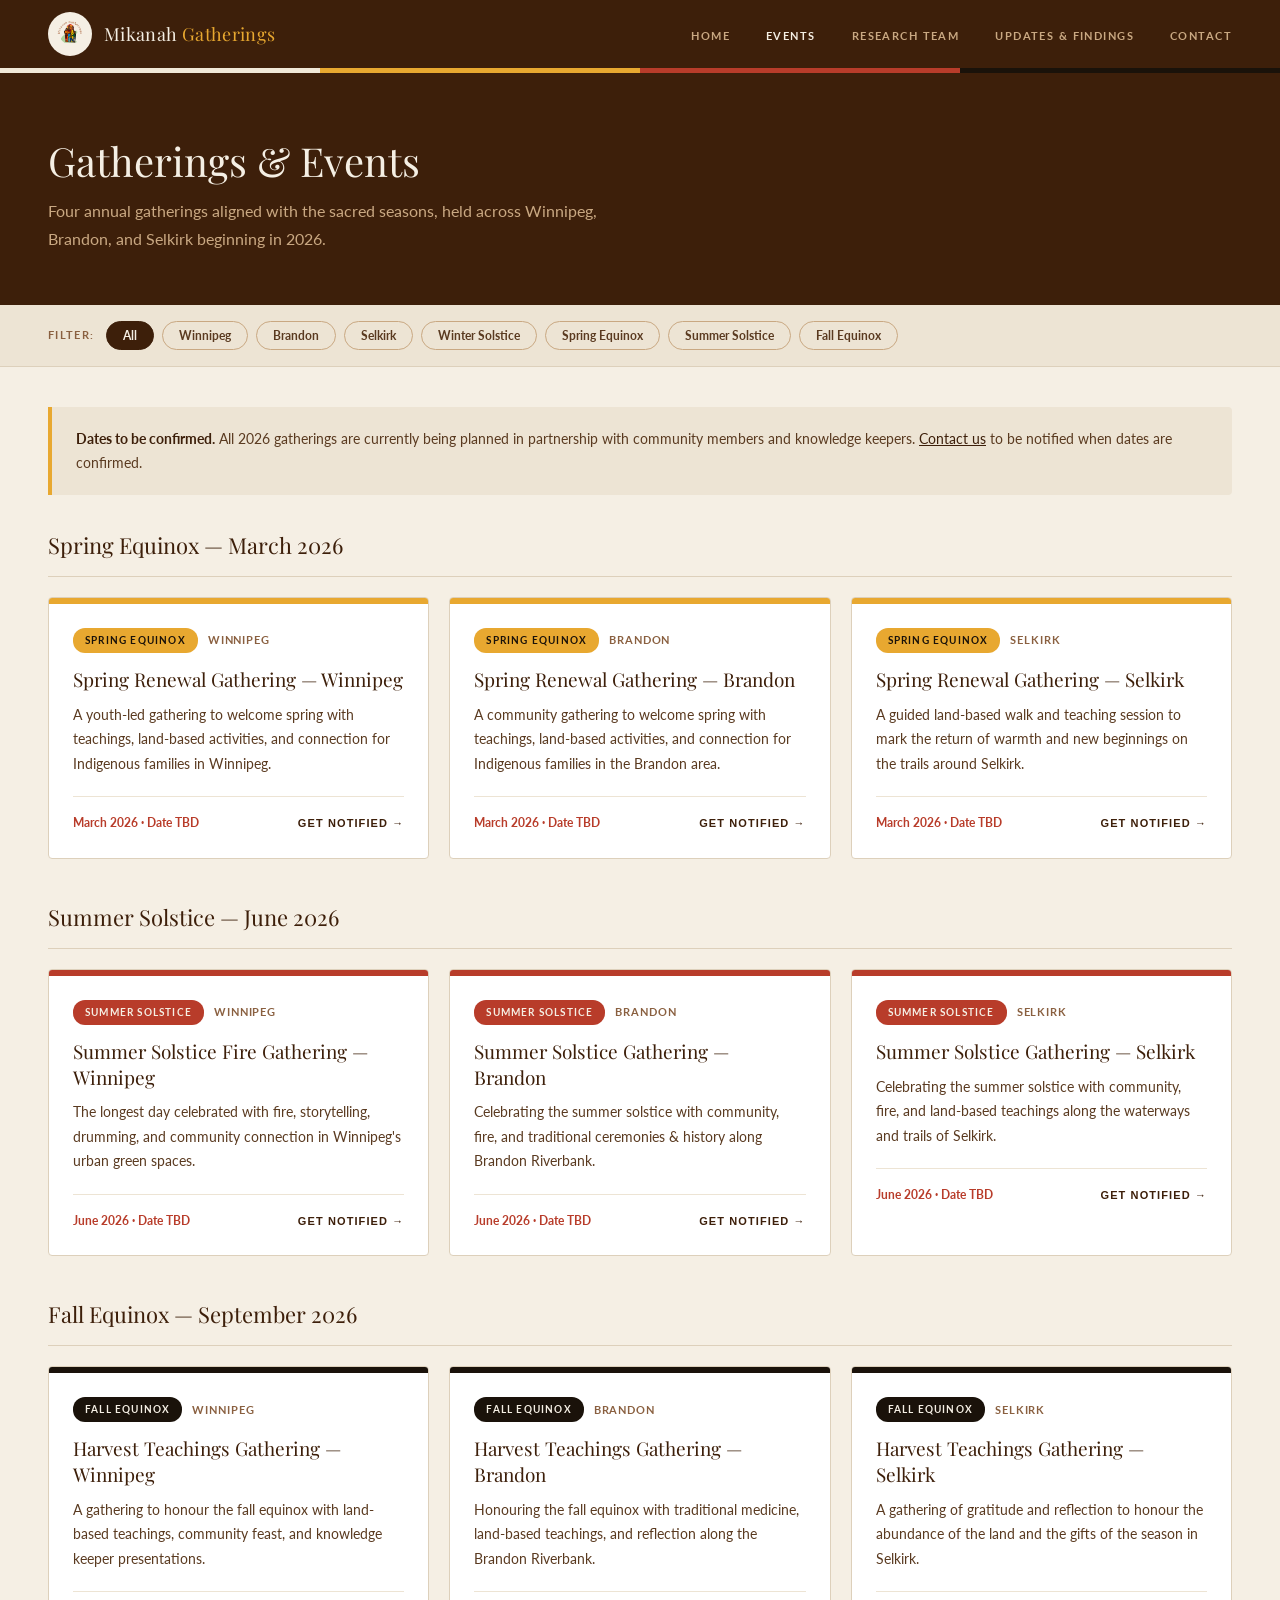
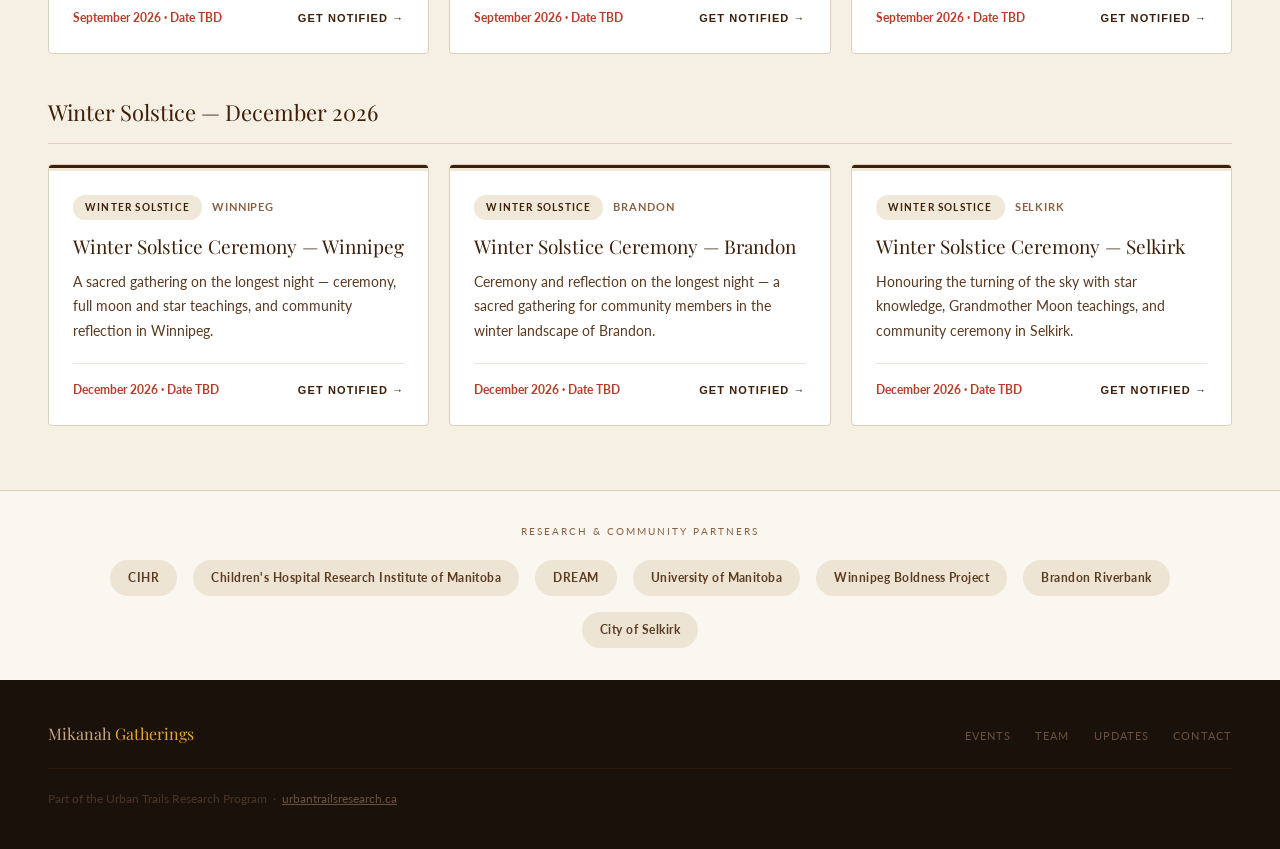
==== mikanah-site/events.html @ 417bfffb "Add files via upload" ====
<!DOCTYPE html>
<html lang="en">
<head>
  <meta charset="UTF-8">
  <meta name="viewport" content="width=device-width, initial-scale=1.0">
  <title>Events — Mikanah Gatherings</title>
  <meta name="description" content="Upcoming Mikanah Gatherings events in Winnipeg, Brandon, and Selkirk.">
  <link rel="stylesheet" href="style.css">
  <style>
    .filter-bar { background: var(--cream-mid); padding: 16px 48px; display: flex; gap: 8px; align-items: center; flex-wrap: wrap; border-bottom: 1px solid var(--border); }
    .filter-label { font-size: 11px; letter-spacing: 0.12em; text-transform: uppercase; color: var(--text-muted); font-weight: 700; margin-right: 4px; }
    .filter-btn { padding: 6px 16px; border-radius: 20px; font-size: 12px; font-family: 'Lato', sans-serif; border: 1px solid var(--brown-light); background: transparent; color: var(--brown-mid); cursor: pointer; transition: all 0.2s; font-weight: 700; }
    .filter-btn:hover, .filter-btn.active { background: var(--brown-dark); color: var(--cream); border-color: var(--brown-dark); }
    .events-section { padding: 40px 48px 56px; background: var(--cream); }
    .events-section h2 { font-family: 'Playfair Display', serif; font-size: 22px; font-weight: 400; color: var(--brown-dark); margin-bottom: 20px; padding-bottom: 12px; border-bottom: 1px solid var(--border); margin-top: 40px; }
    .events-section h2:first-of-type { margin-top: 0; }
    .events-grid { display: grid; grid-template-columns: repeat(auto-fill, minmax(320px, 1fr)); gap: 20px; margin-bottom: 8px; }
    .event-card { background: #fff; border: 1px solid var(--border); border-radius: 4px; overflow: hidden; transition: box-shadow 0.2s, transform 0.2s; }
    .event-card:hover { transform: translateY(-2px); box-shadow: 0 8px 24px rgba(61,31,10,0.10); }
    .event-card-top { height: 6px; }
    .top-winter { background: var(--off-white); border-top: 3px solid var(--brown-dark); }
    .top-spring { background: var(--gold); }
    .top-summer { background: var(--red); }
    .top-fall   { background: var(--near-black); }
    .event-card-body { padding: 24px; }
    .event-meta { display: flex; gap: 10px; align-items: center; margin-bottom: 14px; flex-wrap: wrap; }
    .season-tag { font-size: 10px; letter-spacing: 0.12em; text-transform: uppercase; font-weight: 700; padding: 4px 12px; border-radius: 12px; }
    .tag-winter { background: var(--off-white); color: var(--brown-dark); }
    .tag-spring { background: var(--gold); color: var(--near-black); }
    .tag-summer { background: var(--red); color: var(--cream); }
    .tag-fall   { background: var(--near-black); color: var(--cream); }
    .event-city { font-size: 11px; color: var(--text-muted); letter-spacing: 0.08em; text-transform: uppercase; font-weight: 700; }
    .event-card h3 { font-family: 'Playfair Display', serif; font-size: 19px; font-weight: 400; color: var(--brown-dark); margin-bottom: 10px; line-height: 1.35; }
    .event-card p { font-size: 14px; line-height: 1.75; color: var(--text-body); margin-bottom: 20px; }
    .event-footer { display: flex; justify-content: space-between; align-items: center; padding-top: 16px; border-top: 1px solid var(--cream-mid); }
    .event-date { font-size: 12px; color: var(--red); font-weight: 700; }
    .event-link { font-size: 11px; letter-spacing: 0.1em; text-transform: uppercase; color: var(--brown-dark); text-decoration: none; font-weight: 700; cursor: pointer; background: none; border: none; }
    .event-link:hover { color: var(--red); }
    .info-box { background: var(--cream-mid); border-left: 4px solid var(--gold); padding: 20px 24px; border-radius: 0 4px 4px 0; margin-bottom: 32px; }
    .info-box p { font-size: 14px; color: var(--text-body); line-height: 1.7; }
    .info-box strong { color: var(--brown-dark); }
    .no-events { padding: 40px; text-align: center; color: var(--text-muted); font-style: italic; font-size: 15px; display: none; }
    .modal-overlay { display: none; position: fixed; inset: 0; background: rgba(26,18,10,0.7); z-index: 200; align-items: center; justify-content: center; padding: 20px; }
    .modal-overlay.open { display: flex; }
    .modal { background: var(--cream); border-radius: 6px; padding: 40px 36px; width: 100%; max-width: 440px; position: relative; }
    .modal-close { position: absolute; top: 14px; right: 18px; background: none; border: none; font-size: 22px; color: var(--text-muted); cursor: pointer; line-height: 1; }
    .modal-close:hover { color: var(--brown-dark); }
    .modal-season-tag { margin-bottom: 12px; }
    .modal h3 { font-family: 'Playfair Display', serif; font-size: 20px; font-weight: 400; color: var(--brown-dark); margin-bottom: 8px; line-height: 1.3; }
    .modal p { font-size: 14px; color: var(--text-body); margin-bottom: 20px; line-height: 1.6; }
    .modal .form-field { margin-bottom: 14px; }
    .modal .form-field label { display: block; font-size: 11px; letter-spacing: 0.12em; text-transform: uppercase; color: var(--text-muted); font-weight: 700; margin-bottom: 6px; }
    .modal .form-field input { width: 100%; padding: 10px 14px; border: 1px solid var(--border); border-radius: 3px; font-family: 'Lato', sans-serif; font-size: 14px; color: var(--brown-dark); background: #fff; }
    .modal .form-field input:focus { outline: none; border-color: var(--gold); }
    .modal-success { display: none; text-align: center; padding: 16px 0 8px; }
    .modal-success .check { font-size: 36px; margin-bottom: 12px; display: block; }
    .modal-success h3 { font-size: 20px; color: var(--brown-dark); margin-bottom: 8px; }
    .modal-success p { font-size: 14px; color: var(--text-body); margin: 0; }
    @media (max-width: 768px) { .filter-bar { padding: 14px 20px; } .events-section { padding: 32px 20px 48px; } .events-grid { grid-template-columns: 1fr; } }
  </style>
</head>
<body>
  <nav class="site-nav">
    <a href="index.html" class="nav-logo">
      <img src="images/logo.png" alt="Mikanah Gatherings logo">
      <span class="nav-logo-text">Mikanah <span>Gatherings</span></span>
    </a>
    <button class="nav-toggle" aria-label="Toggle menu" onclick="document.querySelector('.nav-links').classList.toggle('open')">
      <span></span><span></span><span></span>
    </button>
    <ul class="nav-links">
      <li><a href="index.html">Home</a></li>
      <li><a href="events.html" class="active">Events</a></li>
      <li><a href="team.html">Research Team</a></li>
      <li><a href="updates.html">Updates &amp; Findings</a></li>
      <li><a href="contact.html">Contact</a></li>
    </ul>
  </nav>
  <div class="sacred-strip"><span class="s-white"></span><span class="s-yellow"></span><span class="s-red"></span><span class="s-black"></span></div>

  <div class="page-hero">
    <h1>Gatherings &amp; Events</h1>
    <p>Four annual gatherings aligned with the sacred seasons, held across Winnipeg, Brandon, and Selkirk beginning in 2026.</p>
  </div>

  <div class="filter-bar">
    <span class="filter-label">Filter:</span>
    <button class="filter-btn active" onclick="filterEvents('all',this)">All</button>
    <button class="filter-btn" onclick="filterEvents('winnipeg',this)">Winnipeg</button>
    <button class="filter-btn" onclick="filterEvents('brandon',this)">Brandon</button>
    <button class="filter-btn" onclick="filterEvents('selkirk',this)">Selkirk</button>
    <button class="filter-btn" onclick="filterEvents('winter',this)">Winter Solstice</button>
    <button class="filter-btn" onclick="filterEvents('spring',this)">Spring Equinox</button>
    <button class="filter-btn" onclick="filterEvents('summer',this)">Summer Solstice</button>
    <button class="filter-btn" onclick="filterEvents('fall',this)">Fall Equinox</button>
  </div>

  <!-- Hidden forms for Netlify detection -->
  <form name="event-notify" data-netlify="true" hidden>
    <input type="text" name="name"><input type="email" name="email"><input type="text" name="event">
  </form>

  <section class="events-section">
    <div class="info-box">
      <p><strong>Dates to be confirmed.</strong> All 2026 gatherings are currently being planned in partnership with community members and knowledge keepers. <a href="contact.html" style="color:var(--brown-dark);">Contact us</a> to be notified when dates are confirmed.</p>
    </div>

    <h2>Spring Equinox — March 2026</h2>
    <div class="events-grid">
      <div class="event-card" data-city="winnipeg" data-season="spring"><div class="event-card-top top-spring"></div><div class="event-card-body"><div class="event-meta"><span class="season-tag tag-spring">Spring Equinox</span><span class="event-city">Winnipeg</span></div><h3>Spring Renewal Gathering — Winnipeg</h3><p>A youth-led gathering to welcome spring with teachings, land-based activities, and connection for Indigenous families in Winnipeg.</p><div class="event-footer"><span class="event-date">March 2026 · Date TBD</span><button class="event-link" onclick="openNotify('Spring Renewal Gathering — Winnipeg','tag-spring','Spring Equinox')">Get Notified →</button></div></div></div>
      <div class="event-card" data-city="brandon" data-season="spring"><div class="event-card-top top-spring"></div><div class="event-card-body"><div class="event-meta"><span class="season-tag tag-spring">Spring Equinox</span><span class="event-city">Brandon</span></div><h3>Spring Renewal Gathering — Brandon</h3><p>A community gathering to welcome spring with teachings, land-based activities, and connection for Indigenous families in the Brandon area.</p><div class="event-footer"><span class="event-date">March 2026 · Date TBD</span><button class="event-link" onclick="openNotify('Spring Renewal Gathering — Brandon','tag-spring','Spring Equinox')">Get Notified →</button></div></div></div>
      <div class="event-card" data-city="selkirk" data-season="spring"><div class="event-card-top top-spring"></div><div class="event-card-body"><div class="event-meta"><span class="season-tag tag-spring">Spring Equinox</span><span class="event-city">Selkirk</span></div><h3>Spring Renewal Gathering — Selkirk</h3><p>A guided land-based walk and teaching session to mark the return of warmth and new beginnings on the trails around Selkirk.</p><div class="event-footer"><span class="event-date">March 2026 · Date TBD</span><button class="event-link" onclick="openNotify('Spring Renewal Gathering — Selkirk','tag-spring','Spring Equinox')">Get Notified →</button></div></div></div>
    </div>

    <h2>Summer Solstice — June 2026</h2>
    <div class="events-grid">
      <div class="event-card" data-city="winnipeg" data-season="summer"><div class="event-card-top top-summer"></div><div class="event-card-body"><div class="event-meta"><span class="season-tag tag-summer">Summer Solstice</span><span class="event-city">Winnipeg</span></div><h3>Summer Solstice Fire Gathering — Winnipeg</h3><p>The longest day celebrated with fire, storytelling, drumming, and community connection in Winnipeg's urban green spaces.</p><div class="event-footer"><span class="event-date">June 2026 · Date TBD</span><button class="event-link" onclick="openNotify('Summer Solstice Fire Gathering — Winnipeg','tag-summer','Summer Solstice')">Get Notified →</button></div></div></div>
      <div class="event-card" data-city="brandon" data-season="summer"><div class="event-card-top top-summer"></div><div class="event-card-body"><div class="event-meta"><span class="season-tag tag-summer">Summer Solstice</span><span class="event-city">Brandon</span></div><h3>Summer Solstice Gathering — Brandon</h3><p>Celebrating the summer solstice with community, fire, and traditional ceremonies &amp; history along Brandon Riverbank.</p><div class="event-footer"><span class="event-date">June 2026 · Date TBD</span><button class="event-link" onclick="openNotify('Summer Solstice Gathering — Brandon','tag-summer','Summer Solstice')">Get Notified →</button></div></div></div>
      <div class="event-card" data-city="selkirk" data-season="summer"><div class="event-card-top top-summer"></div><div class="event-card-body"><div class="event-meta"><span class="season-tag tag-summer">Summer Solstice</span><span class="event-city">Selkirk</span></div><h3>Summer Solstice Gathering — Selkirk</h3><p>Celebrating the summer solstice with community, fire, and land-based teachings along the waterways and trails of Selkirk.</p><div class="event-footer"><span class="event-date">June 2026 · Date TBD</span><button class="event-link" onclick="openNotify('Summer Solstice Gathering — Selkirk','tag-summer','Summer Solstice')">Get Notified →</button></div></div></div>
    </div>

    <h2>Fall Equinox — September 2026</h2>
    <div class="events-grid">
      <div class="event-card" data-city="winnipeg" data-season="fall"><div class="event-card-top top-fall"></div><div class="event-card-body"><div class="event-meta"><span class="season-tag tag-fall">Fall Equinox</span><span class="event-city">Winnipeg</span></div><h3>Harvest Teachings Gathering — Winnipeg</h3><p>A gathering to honour the fall equinox with land-based teachings, community feast, and knowledge keeper presentations.</p><div class="event-footer"><span class="event-date">September 2026 · Date TBD</span><button class="event-link" onclick="openNotify('Harvest Teachings Gathering — Winnipeg','tag-fall','Fall Equinox')">Get Notified →</button></div></div></div>
      <div class="event-card" data-city="brandon" data-season="fall"><div class="event-card-top top-fall"></div><div class="event-card-body"><div class="event-meta"><span class="season-tag tag-fall">Fall Equinox</span><span class="event-city">Brandon</span></div><h3>Harvest Teachings Gathering — Brandon</h3><p>Honouring the fall equinox with traditional medicine, land-based teachings, and reflection along the Brandon Riverbank.</p><div class="event-footer"><span class="event-date">September 2026 · Date TBD</span><button class="event-link" onclick="openNotify('Harvest Teachings Gathering — Brandon','tag-fall','Fall Equinox')">Get Notified →</button></div></div></div>
      <div class="event-card" data-city="selkirk" data-season="fall"><div class="event-card-top top-fall"></div><div class="event-card-body"><div class="event-meta"><span class="season-tag tag-fall">Fall Equinox</span><span class="event-city">Selkirk</span></div><h3>Harvest Teachings Gathering — Selkirk</h3><p>A gathering of gratitude and reflection to honour the abundance of the land and the gifts of the season in Selkirk.</p><div class="event-footer"><span class="event-date">September 2026 · Date TBD</span><button class="event-link" onclick="openNotify('Harvest Teachings Gathering — Selkirk','tag-fall','Fall Equinox')">Get Notified →</button></div></div></div>
    </div>

    <h2>Winter Solstice — December 2026</h2>
    <div class="events-grid">
      <div class="event-card" data-city="winnipeg" data-season="winter"><div class="event-card-top top-winter"></div><div class="event-card-body"><div class="event-meta"><span class="season-tag tag-winter">Winter Solstice</span><span class="event-city">Winnipeg</span></div><h3>Winter Solstice Ceremony — Winnipeg</h3><p>A sacred gathering on the longest night — ceremony, full moon and star teachings, and community reflection in Winnipeg.</p><div class="event-footer"><span class="event-date">December 2026 · Date TBD</span><button class="event-link" onclick="openNotify('Winter Solstice Ceremony — Winnipeg','tag-winter','Winter Solstice')">Get Notified →</button></div></div></div>
      <div class="event-card" data-city="brandon" data-season="winter"><div class="event-card-top top-winter"></div><div class="event-card-body"><div class="event-meta"><span class="season-tag tag-winter">Winter Solstice</span><span class="event-city">Brandon</span></div><h3>Winter Solstice Ceremony — Brandon</h3><p>Ceremony and reflection on the longest night — a sacred gathering for community members in the winter landscape of Brandon.</p><div class="event-footer"><span class="event-date">December 2026 · Date TBD</span><button class="event-link" onclick="openNotify('Winter Solstice Ceremony — Brandon','tag-winter','Winter Solstice')">Get Notified →</button></div></div></div>
      <div class="event-card" data-city="selkirk" data-season="winter"><div class="event-card-top top-winter"></div><div class="event-card-body"><div class="event-meta"><span class="season-tag tag-winter">Winter Solstice</span><span class="event-city">Selkirk</span></div><h3>Winter Solstice Ceremony — Selkirk</h3><p>Honouring the turning of the sky with star knowledge, Grandmother Moon teachings, and community ceremony in Selkirk.</p><div class="event-footer"><span class="event-date">December 2026 · Date TBD</span><button class="event-link" onclick="openNotify('Winter Solstice Ceremony — Selkirk','tag-winter','Winter Solstice')">Get Notified →</button></div></div></div>
    </div>
    <div class="no-events" id="no-events">No events match this filter. <a href="#" onclick="resetFilter();return false;" style="color:var(--brown-dark);">View all events.</a></div>
  </section>

  <!-- NOTIFY MODAL -->
  <div class="modal-overlay" id="notify-modal" onclick="closeModalOnOverlay(event)">
    <div class="modal">
      <button class="modal-close" onclick="closeModal()">&times;</button>
      <div id="modal-form-content">
        <div class="modal-season-tag" id="modal-tag"></div>
        <h3 id="modal-title">Stay informed about this gathering</h3>
        <p>Leave your name and email and we'll notify you when the date is confirmed.</p>
        <form name="event-notify" method="POST" data-netlify="true" onsubmit="handleModalSubmit(event)">
          <input type="hidden" name="form-name" value="event-notify">
          <input type="hidden" name="event" id="modal-event-input">
          <div class="form-field"><label for="modal-name">Your Name</label><input type="text" id="modal-name" name="name" placeholder="Full name" required></div>
          <div class="form-field"><label for="modal-email">Email Address</label><input type="email" id="modal-email" name="email" placeholder="your@email.com" required></div>
          <button type="submit" class="btn-primary" style="width:100%;margin-top:8px;">Notify Me</button>
        </form>
      </div>
      <div class="modal-success" id="modal-success">
        <span class="check">✓</span>
        <h3>You're on the list!</h3>
        <p>We'll be in touch as soon as the date is confirmed.</p>
      </div>
    </div>
  </div>

  <div class="partners-bar">
    <p>Research &amp; Community Partners</p>
    <div class="partner-logos">
      <a href="https://cihr-irsc.gc.ca/e/193.html" target="_blank" class="partner-pill">CIHR</a>
      <a href="https://www.chrim.ca/" target="_blank" class="partner-pill">Children's Hospital Research Institute of Manitoba</a>
      <a href="https://www.dreamdiabetesresearch.com/" target="_blank" class="partner-pill">DREAM</a>
      <a href="https://umanitoba.ca/" target="_blank" class="partner-pill">University of Manitoba</a>
      <a href="https://www.winnipegboldness.ca/" target="_blank" class="partner-pill">Winnipeg Boldness Project</a>
      <a href="https://riverbank.mb.ca/" target="_blank" class="partner-pill">Brandon Riverbank</a>
      <a href="https://www.myselkirk.ca/" target="_blank" class="partner-pill">City of Selkirk</a>
    </div>
  </div>
  <footer class="site-footer">
    <div class="footer-logo">Mikanah <span>Gatherings</span></div>
    <ul class="footer-links"><li><a href="events.html">Events</a></li><li><a href="team.html">Team</a></li><li><a href="updates.html">Updates</a></li><li><a href="contact.html">Contact</a></li></ul>
    <div class="footer-note">Part of the Urban Trails Research Program &nbsp;·&nbsp; <a href="https://www.urbantrailsresearch.ca" style="color:#6a5040;">urbantrailsresearch.ca</a></div>
  </footer>

  <script>
    function filterEvents(filter,btn){document.querySelectorAll('.filter-btn').forEach(b=>b.classList.remove('active'));btn.classList.add('active');const cards=document.querySelectorAll('.event-card');let visible=0;cards.forEach(card=>{const show=filter==='all'||card.dataset.city===filter||card.dataset.season===filter;card.style.display=show?'block':'none';if(show)visible++;});document.getElementById('no-events').style.display=visible===0?'block':'none';}
    function resetFilter(){filterEvents('all',document.querySelector('.filter-btn'));}
    function openNotify(eventName,seasonClass,seasonLabel){document.getElementById('modal-event-input').value=eventName;document.getElementById('modal-title').textContent=eventName;document.getElementById('modal-tag').innerHTML='<span class="season-tag '+seasonClass+'">'+seasonLabel+'</span>';document.getElementById('modal-form-content').style.display='block';document.getElementById('modal-success').style.display='none';document.getElementById('modal-name').value='';document.getElementById('modal-email').value='';document.getElementById('notify-modal').classList.add('open');document.body.style.overflow='hidden';}
    function closeModal(){document.getElementById('notify-modal').classList.remove('open');document.body.style.overflow='';}
    function closeModalOnOverlay(e){if(e.target===document.getElementById('notify-modal'))closeModal();}
    function handleModalSubmit(e){e.preventDefault();const data=new FormData(e.target);fetch('/',{method:'POST',body:data}).then(()=>{document.getElementById('modal-form-content').style.display='none';document.getElementById('modal-success').style.display='block';setTimeout(closeModal,3000);}).catch(()=>{document.getElementById('modal-form-content').style.display='none';document.getElementById('modal-success').style.display='block';setTimeout(closeModal,3000);});}
    document.addEventListener('keydown',e=>{if(e.key==='Escape')closeModal();});
  </script>
</body>
</html>
---- mikanah-site/style.css ----
@import url('https://fonts.googleapis.com/css2?family=Playfair+Display:ital,wght@0,400;0,600;1,400&family=Lato:wght@300;400;700&display=swap');

*, *::before, *::after { box-sizing: border-box; margin: 0; padding: 0; }

:root {
  --brown-dark:   #3d1f0a;
  --brown-mid:    #5a3a20;
  --brown-light:  #c9a882;
  --cream:        #f5efe4;
  --cream-mid:    #ede4d4;
  --cream-light:  #faf6f0;
  --gold:         #e8a830;
  --red:          #b83c2a;
  --off-white:    #f0e8d8;
  --near-black:   #1a120a;
  --border:       #ddd0bb;
  --text-muted:   #8a6040;
  --text-body:    #5a3a20;
}

html { scroll-behavior: smooth; }
body { font-family: 'Lato', sans-serif; background: var(--cream); color: var(--brown-dark); line-height: 1.7; font-size: 16px; }

.sacred-strip { display: flex; height: 5px; width: 100%; }
.sacred-strip span { flex: 1; }
.s-white  { background: var(--off-white); }
.s-yellow { background: var(--gold); }
.s-red    { background: var(--red); }
.s-black  { background: var(--near-black); }

.site-nav { background: var(--brown-dark); display: flex; align-items: center; justify-content: space-between; padding: 0 48px; height: 68px; position: sticky; top: 0; z-index: 100; }
.nav-logo { display: flex; align-items: center; gap: 12px; text-decoration: none; }
.nav-logo img { height: 44px; width: 44px; object-fit: contain; border-radius: 50%; background: var(--cream); padding: 2px; }
.nav-logo-text { font-family: 'Playfair Display', serif; font-size: 18px; color: var(--cream); letter-spacing: 0.02em; }
.nav-logo-text span { color: var(--gold); }
.nav-links { display: flex; gap: 36px; list-style: none; }
.nav-links a { font-size: 11px; letter-spacing: 0.13em; text-transform: uppercase; color: var(--brown-light); text-decoration: none; transition: color 0.2s; font-weight: 700; }
.nav-links a:hover, .nav-links a.active { color: var(--cream); }
.nav-toggle { display: none; background: none; border: none; cursor: pointer; flex-direction: column; gap: 5px; padding: 4px; }
.nav-toggle span { display: block; width: 24px; height: 2px; background: var(--cream); border-radius: 2px; }

.site-footer { background: var(--near-black); padding: 40px 48px; display: flex; justify-content: space-between; align-items: center; flex-wrap: wrap; gap: 16px; }
.footer-logo { font-family: 'Playfair Display', serif; font-size: 16px; color: var(--brown-light); }
.footer-logo span { color: var(--gold); }
.footer-links { display: flex; gap: 24px; list-style: none; }
.footer-links a { font-size: 11px; letter-spacing: 0.1em; text-transform: uppercase; color: #6a5040; text-decoration: none; }
.footer-links a:hover { color: var(--brown-light); }
.footer-note { font-size: 12px; color: #4a3428; width: 100%; padding-top: 20px; border-top: 1px solid #2a1a10; margin-top: 4px; }

.btn-primary { display: inline-block; background: var(--gold); color: var(--near-black); font-family: 'Lato', sans-serif; font-size: 11px; letter-spacing: 0.14em; text-transform: uppercase; font-weight: 700; padding: 14px 32px; border-radius: 2px; text-decoration: none; border: none; cursor: pointer; transition: background 0.2s, transform 0.1s; }
.btn-primary:hover { background: #d49920; transform: translateY(-1px); }
.btn-outline { display: inline-block; background: transparent; color: var(--cream); font-family: 'Lato', sans-serif; font-size: 11px; letter-spacing: 0.14em; text-transform: uppercase; font-weight: 700; padding: 13px 32px; border-radius: 2px; border: 1px solid rgba(245,239,228,0.4); text-decoration: none; cursor: pointer; transition: border-color 0.2s, background 0.2s; }
.btn-outline:hover { border-color: var(--cream); background: rgba(245,239,228,0.08); }

.section-label { font-size: 10px; letter-spacing: 0.22em; text-transform: uppercase; color: var(--red); margin-bottom: 12px; font-weight: 700; }

.page-hero { background: var(--brown-dark); padding: 64px 48px 52px; }
.page-hero h1 { font-family: 'Playfair Display', serif; font-size: 40px; font-weight: 400; color: var(--cream); margin-bottom: 12px; line-height: 1.2; }
.page-hero p { font-size: 16px; color: var(--brown-light); max-width: 580px; line-height: 1.75; }

.partners-bar { background: var(--cream-light); padding: 32px 48px; border-top: 1px solid var(--border); }
.partners-bar p { font-size: 10px; letter-spacing: 0.2em; text-transform: uppercase; color: var(--text-muted); text-align: center; margin-bottom: 20px; }
.partner-logos { display: flex; justify-content: center; gap: 16px; flex-wrap: wrap; align-items: center; }
.partner-pill { background: var(--cream-mid); padding: 8px 18px; border-radius: 20px; font-size: 12px; font-weight: 700; color: var(--brown-mid); letter-spacing: 0.04em; text-decoration: none; transition: background 0.2s, color 0.2s; }
a.partner-pill:hover { background: var(--brown-dark); color: var(--cream); }

@media (max-width: 768px) {
  .site-nav { padding: 0 20px; }
  .nav-links { display: none; flex-direction: column; position: absolute; top: 68px; left: 0; right: 0; background: var(--brown-dark); padding: 20px; gap: 0; }
  .nav-links.open { display: flex; }
  .nav-links li { border-bottom: 1px solid rgba(255,255,255,0.06); }
  .nav-links a { display: block; padding: 14px 0; }
  .nav-toggle { display: flex; }
  .page-hero { padding: 48px 20px 40px; }
  .page-hero h1 { font-size: 30px; }
  .site-footer { padding: 32px 20px; flex-direction: column; align-items: flex-start; }
  .partners-bar { padding: 32px 20px; }
}
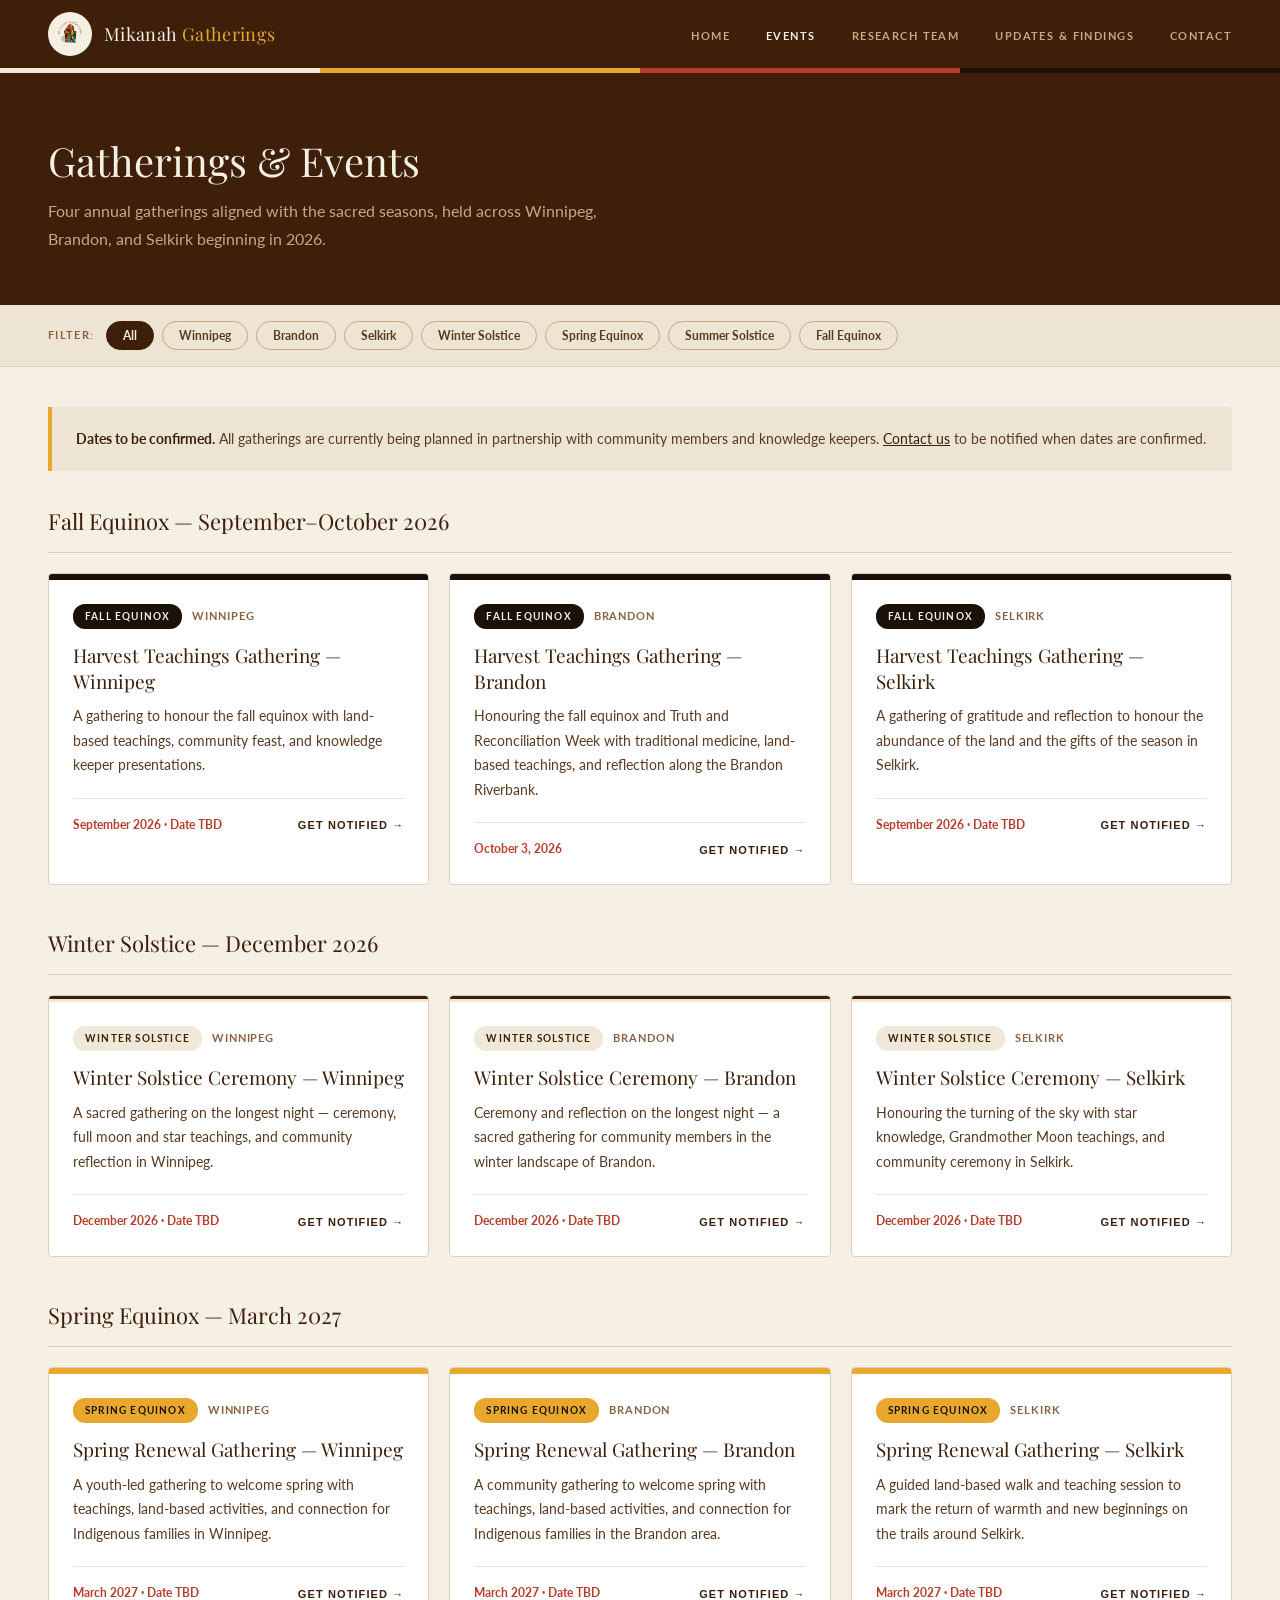
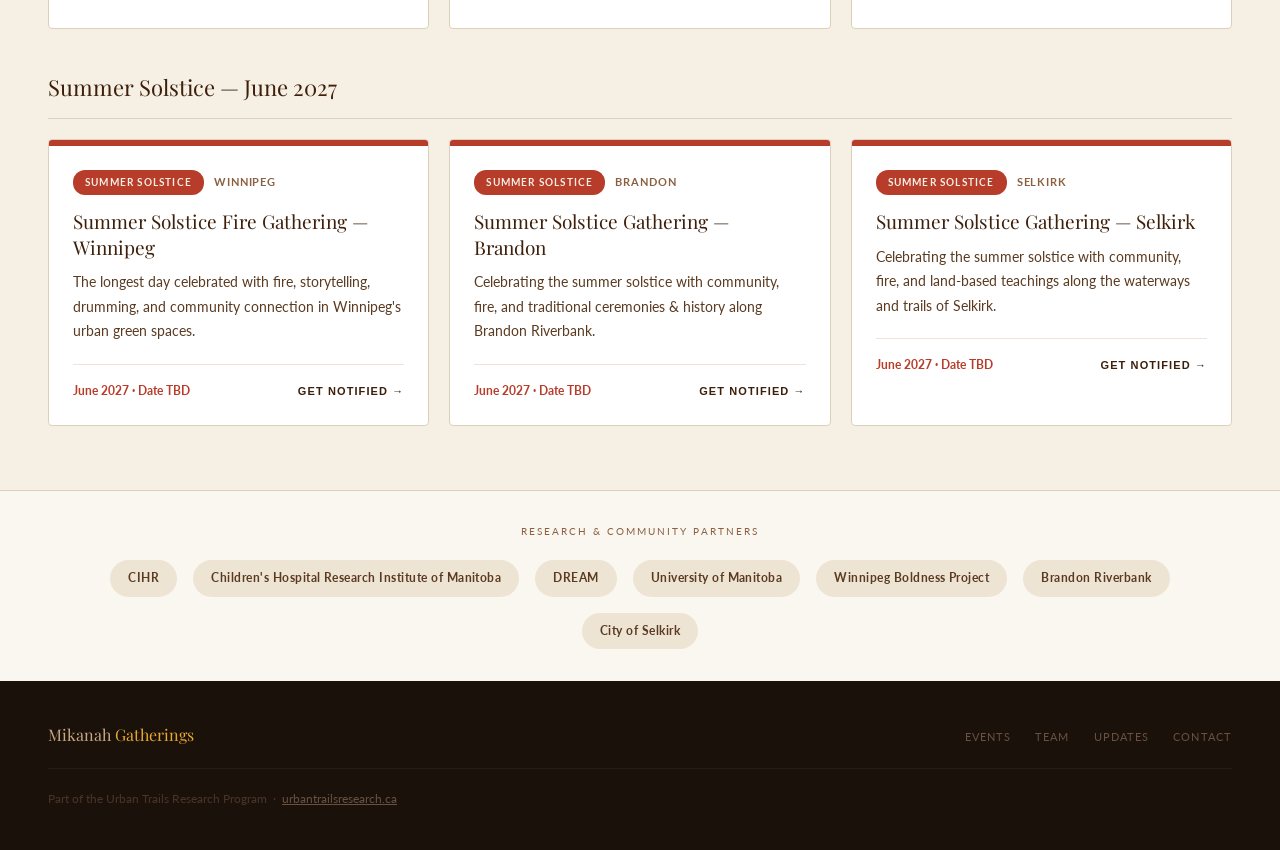
==== commit 1174547e: "Rotate events.html: drop passed Spring/Summer 2026, roll to 2027 Spring and Summer 2026 gatherings h" ====
--- a/mikanah-site/events.html
+++ b/mikanah-site/events.html
@@ -102,27 +102,13 @@
 
   <section class="events-section">
     <div class="info-box">
-      <p><strong>Dates to be confirmed.</strong> All 2026 gatherings are currently being planned in partnership with community members and knowledge keepers. <a href="contact.html" style="color:var(--brown-dark);">Contact us</a> to be notified when dates are confirmed.</p>
+      <p><strong>Dates to be confirmed.</strong> All gatherings are currently being planned in partnership with community members and knowledge keepers. <a href="contact.html" style="color:var(--brown-dark);">Contact us</a> to be notified when dates are confirmed.</p>
     </div>
 
-    <h2>Spring Equinox — March 2026</h2>
-    <div class="events-grid">
-      <div class="event-card" data-city="winnipeg" data-season="spring"><div class="event-card-top top-spring"></div><div class="event-card-body"><div class="event-meta"><span class="season-tag tag-spring">Spring Equinox</span><span class="event-city">Winnipeg</span></div><h3>Spring Renewal Gathering — Winnipeg</h3><p>A youth-led gathering to welcome spring with teachings, land-based activities, and connection for Indigenous families in Winnipeg.</p><div class="event-footer"><span class="event-date">March 2026 · Date TBD</span><button class="event-link" onclick="openNotify('Spring Renewal Gathering — Winnipeg','tag-spring','Spring Equinox')">Get Notified →</button></div></div></div>
-      <div class="event-card" data-city="brandon" data-season="spring"><div class="event-card-top top-spring"></div><div class="event-card-body"><div class="event-meta"><span class="season-tag tag-spring">Spring Equinox</span><span class="event-city">Brandon</span></div><h3>Spring Renewal Gathering — Brandon</h3><p>A community gathering to welcome spring with teachings, land-based activities, and connection for Indigenous families in the Brandon area.</p><div class="event-footer"><span class="event-date">March 2026 · Date TBD</span><button class="event-link" onclick="openNotify('Spring Renewal Gathering — Brandon','tag-spring','Spring Equinox')">Get Notified →</button></div></div></div>
-      <div class="event-card" data-city="selkirk" data-season="spring"><div class="event-card-top top-spring"></div><div class="event-card-body"><div class="event-meta"><span class="season-tag tag-spring">Spring Equinox</span><span class="event-city">Selkirk</span></div><h3>Spring Renewal Gathering — Selkirk</h3><p>A guided land-based walk and teaching session to mark the return of warmth and new beginnings on the trails around Selkirk.</p><div class="event-footer"><span class="event-date">March 2026 · Date TBD</span><button class="event-link" onclick="openNotify('Spring Renewal Gathering — Selkirk','tag-spring','Spring Equinox')">Get Notified →</button></div></div></div>
-    </div>
-
-    <h2>Summer Solstice — June 2026</h2>
-    <div class="events-grid">
-      <div class="event-card" data-city="winnipeg" data-season="summer"><div class="event-card-top top-summer"></div><div class="event-card-body"><div class="event-meta"><span class="season-tag tag-summer">Summer Solstice</span><span class="event-city">Winnipeg</span></div><h3>Summer Solstice Fire Gathering — Winnipeg</h3><p>The longest day celebrated with fire, storytelling, drumming, and community connection in Winnipeg's urban green spaces.</p><div class="event-footer"><span class="event-date">June 2026 · Date TBD</span><button class="event-link" onclick="openNotify('Summer Solstice Fire Gathering — Winnipeg','tag-summer','Summer Solstice')">Get Notified →</button></div></div></div>
-      <div class="event-card" data-city="brandon" data-season="summer"><div class="event-card-top top-summer"></div><div class="event-card-body"><div class="event-meta"><span class="season-tag tag-summer">Summer Solstice</span><span class="event-city">Brandon</span></div><h3>Summer Solstice Gathering — Brandon</h3><p>Celebrating the summer solstice with community, fire, and traditional ceremonies &amp; history along Brandon Riverbank.</p><div class="event-footer"><span class="event-date">June 2026 · Date TBD</span><button class="event-link" onclick="openNotify('Summer Solstice Gathering — Brandon','tag-summer','Summer Solstice')">Get Notified →</button></div></div></div>
-      <div class="event-card" data-city="selkirk" data-season="summer"><div class="event-card-top top-summer"></div><div class="event-card-body"><div class="event-meta"><span class="season-tag tag-summer">Summer Solstice</span><span class="event-city">Selkirk</span></div><h3>Summer Solstice Gathering — Selkirk</h3><p>Celebrating the summer solstice with community, fire, and land-based teachings along the waterways and trails of Selkirk.</p><div class="event-footer"><span class="event-date">June 2026 · Date TBD</span><button class="event-link" onclick="openNotify('Summer Solstice Gathering — Selkirk','tag-summer','Summer Solstice')">Get Notified →</button></div></div></div>
-    </div>
-
-    <h2>Fall Equinox — September 2026</h2>
+    <h2>Fall Equinox — September–October 2026</h2>
     <div class="events-grid">
       <div class="event-card" data-city="winnipeg" data-season="fall"><div class="event-card-top top-fall"></div><div class="event-card-body"><div class="event-meta"><span class="season-tag tag-fall">Fall Equinox</span><span class="event-city">Winnipeg</span></div><h3>Harvest Teachings Gathering — Winnipeg</h3><p>A gathering to honour the fall equinox with land-based teachings, community feast, and knowledge keeper presentations.</p><div class="event-footer"><span class="event-date">September 2026 · Date TBD</span><button class="event-link" onclick="openNotify('Harvest Teachings Gathering — Winnipeg','tag-fall','Fall Equinox')">Get Notified →</button></div></div></div>
-      <div class="event-card" data-city="brandon" data-season="fall"><div class="event-card-top top-fall"></div><div class="event-card-body"><div class="event-meta"><span class="season-tag tag-fall">Fall Equinox</span><span class="event-city">Brandon</span></div><h3>Harvest Teachings Gathering — Brandon</h3><p>Honouring the fall equinox with traditional medicine, land-based teachings, and reflection along the Brandon Riverbank.</p><div class="event-footer"><span class="event-date">September 2026 · Date TBD</span><button class="event-link" onclick="openNotify('Harvest Teachings Gathering — Brandon','tag-fall','Fall Equinox')">Get Notified →</button></div></div></div>
+      <div class="event-card" data-city="brandon" data-season="fall"><div class="event-card-top top-fall"></div><div class="event-card-body"><div class="event-meta"><span class="season-tag tag-fall">Fall Equinox</span><span class="event-city">Brandon</span></div><h3>Harvest Teachings Gathering — Brandon</h3><p>Honouring the fall equinox and Truth and Reconciliation Week with traditional medicine, land-based teachings, and reflection along the Brandon Riverbank.</p><div class="event-footer"><span class="event-date">October 3, 2026</span><button class="event-link" onclick="openNotify('Harvest Teachings Gathering — Brandon','tag-fall','Fall Equinox')">Get Notified →</button></div></div></div>
       <div class="event-card" data-city="selkirk" data-season="fall"><div class="event-card-top top-fall"></div><div class="event-card-body"><div class="event-meta"><span class="season-tag tag-fall">Fall Equinox</span><span class="event-city">Selkirk</span></div><h3>Harvest Teachings Gathering — Selkirk</h3><p>A gathering of gratitude and reflection to honour the abundance of the land and the gifts of the season in Selkirk.</p><div class="event-footer"><span class="event-date">September 2026 · Date TBD</span><button class="event-link" onclick="openNotify('Harvest Teachings Gathering — Selkirk','tag-fall','Fall Equinox')">Get Notified →</button></div></div></div>
     </div>
 
@@ -131,6 +117,20 @@
       <div class="event-card" data-city="winnipeg" data-season="winter"><div class="event-card-top top-winter"></div><div class="event-card-body"><div class="event-meta"><span class="season-tag tag-winter">Winter Solstice</span><span class="event-city">Winnipeg</span></div><h3>Winter Solstice Ceremony — Winnipeg</h3><p>A sacred gathering on the longest night — ceremony, full moon and star teachings, and community reflection in Winnipeg.</p><div class="event-footer"><span class="event-date">December 2026 · Date TBD</span><button class="event-link" onclick="openNotify('Winter Solstice Ceremony — Winnipeg','tag-winter','Winter Solstice')">Get Notified →</button></div></div></div>
       <div class="event-card" data-city="brandon" data-season="winter"><div class="event-card-top top-winter"></div><div class="event-card-body"><div class="event-meta"><span class="season-tag tag-winter">Winter Solstice</span><span class="event-city">Brandon</span></div><h3>Winter Solstice Ceremony — Brandon</h3><p>Ceremony and reflection on the longest night — a sacred gathering for community members in the winter landscape of Brandon.</p><div class="event-footer"><span class="event-date">December 2026 · Date TBD</span><button class="event-link" onclick="openNotify('Winter Solstice Ceremony — Brandon','tag-winter','Winter Solstice')">Get Notified →</button></div></div></div>
       <div class="event-card" data-city="selkirk" data-season="winter"><div class="event-card-top top-winter"></div><div class="event-card-body"><div class="event-meta"><span class="season-tag tag-winter">Winter Solstice</span><span class="event-city">Selkirk</span></div><h3>Winter Solstice Ceremony — Selkirk</h3><p>Honouring the turning of the sky with star knowledge, Grandmother Moon teachings, and community ceremony in Selkirk.</p><div class="event-footer"><span class="event-date">December 2026 · Date TBD</span><button class="event-link" onclick="openNotify('Winter Solstice Ceremony — Selkirk','tag-winter','Winter Solstice')">Get Notified →</button></div></div></div>
+    </div>
+
+    <h2>Spring Equinox — March 2027</h2>
+    <div class="events-grid">
+      <div class="event-card" data-city="winnipeg" data-season="spring"><div class="event-card-top top-spring"></div><div class="event-card-body"><div class="event-meta"><span class="season-tag tag-spring">Spring Equinox</span><span class="event-city">Winnipeg</span></div><h3>Spring Renewal Gathering — Winnipeg</h3><p>A youth-led gathering to welcome spring with teachings, land-based activities, and connection for Indigenous families in Winnipeg.</p><div class="event-footer"><span class="event-date">March 2027 · Date TBD</span><button class="event-link" onclick="openNotify('Spring Renewal Gathering — Winnipeg','tag-spring','Spring Equinox')">Get Notified →</button></div></div></div>
+      <div class="event-card" data-city="brandon" data-season="spring"><div class="event-card-top top-spring"></div><div class="event-card-body"><div class="event-meta"><span class="season-tag tag-spring">Spring Equinox</span><span class="event-city">Brandon</span></div><h3>Spring Renewal Gathering — Brandon</h3><p>A community gathering to welcome spring with teachings, land-based activities, and connection for Indigenous families in the Brandon area.</p><div class="event-footer"><span class="event-date">March 2027 · Date TBD</span><button class="event-link" onclick="openNotify('Spring Renewal Gathering — Brandon','tag-spring','Spring Equinox')">Get Notified →</button></div></div></div>
+      <div class="event-card" data-city="selkirk" data-season="spring"><div class="event-card-top top-spring"></div><div class="event-card-body"><div class="event-meta"><span class="season-tag tag-spring">Spring Equinox</span><span class="event-city">Selkirk</span></div><h3>Spring Renewal Gathering — Selkirk</h3><p>A guided land-based walk and teaching session to mark the return of warmth and new beginnings on the trails around Selkirk.</p><div class="event-footer"><span class="event-date">March 2027 · Date TBD</span><button class="event-link" onclick="openNotify('Spring Renewal Gathering — Selkirk','tag-spring','Spring Equinox')">Get Notified →</button></div></div></div>
+    </div>
+
+    <h2>Summer Solstice — June 2027</h2>
+    <div class="events-grid">
+      <div class="event-card" data-city="winnipeg" data-season="summer"><div class="event-card-top top-summer"></div><div class="event-card-body"><div class="event-meta"><span class="season-tag tag-summer">Summer Solstice</span><span class="event-city">Winnipeg</span></div><h3>Summer Solstice Fire Gathering — Winnipeg</h3><p>The longest day celebrated with fire, storytelling, drumming, and community connection in Winnipeg's urban green spaces.</p><div class="event-footer"><span class="event-date">June 2027 · Date TBD</span><button class="event-link" onclick="openNotify('Summer Solstice Fire Gathering — Winnipeg','tag-summer','Summer Solstice')">Get Notified →</button></div></div></div>
+      <div class="event-card" data-city="brandon" data-season="summer"><div class="event-card-top top-summer"></div><div class="event-card-body"><div class="event-meta"><span class="season-tag tag-summer">Summer Solstice</span><span class="event-city">Brandon</span></div><h3>Summer Solstice Gathering — Brandon</h3><p>Celebrating the summer solstice with community, fire, and traditional ceremonies &amp; history along Brandon Riverbank.</p><div class="event-footer"><span class="event-date">June 2027 · Date TBD</span><button class="event-link" onclick="openNotify('Summer Solstice Gathering — Brandon','tag-summer','Summer Solstice')">Get Notified →</button></div></div></div>
+      <div class="event-card" data-city="selkirk" data-season="summer"><div class="event-card-top top-summer"></div><div class="event-card-body"><div class="event-meta"><span class="season-tag tag-summer">Summer Solstice</span><span class="event-city">Selkirk</span></div><h3>Summer Solstice Gathering — Selkirk</h3><p>Celebrating the summer solstice with community, fire, and land-based teachings along the waterways and trails of Selkirk.</p><div class="event-footer"><span class="event-date">June 2027 · Date TBD</span><button class="event-link" onclick="openNotify('Summer Solstice Gathering — Selkirk','tag-summer','Summer Solstice')">Get Notified →</button></div></div></div>
     </div>
     <div class="no-events" id="no-events">No events match this filter. <a href="#" onclick="resetFilter();return false;" style="color:var(--brown-dark);">View all events.</a></div>
   </section>
